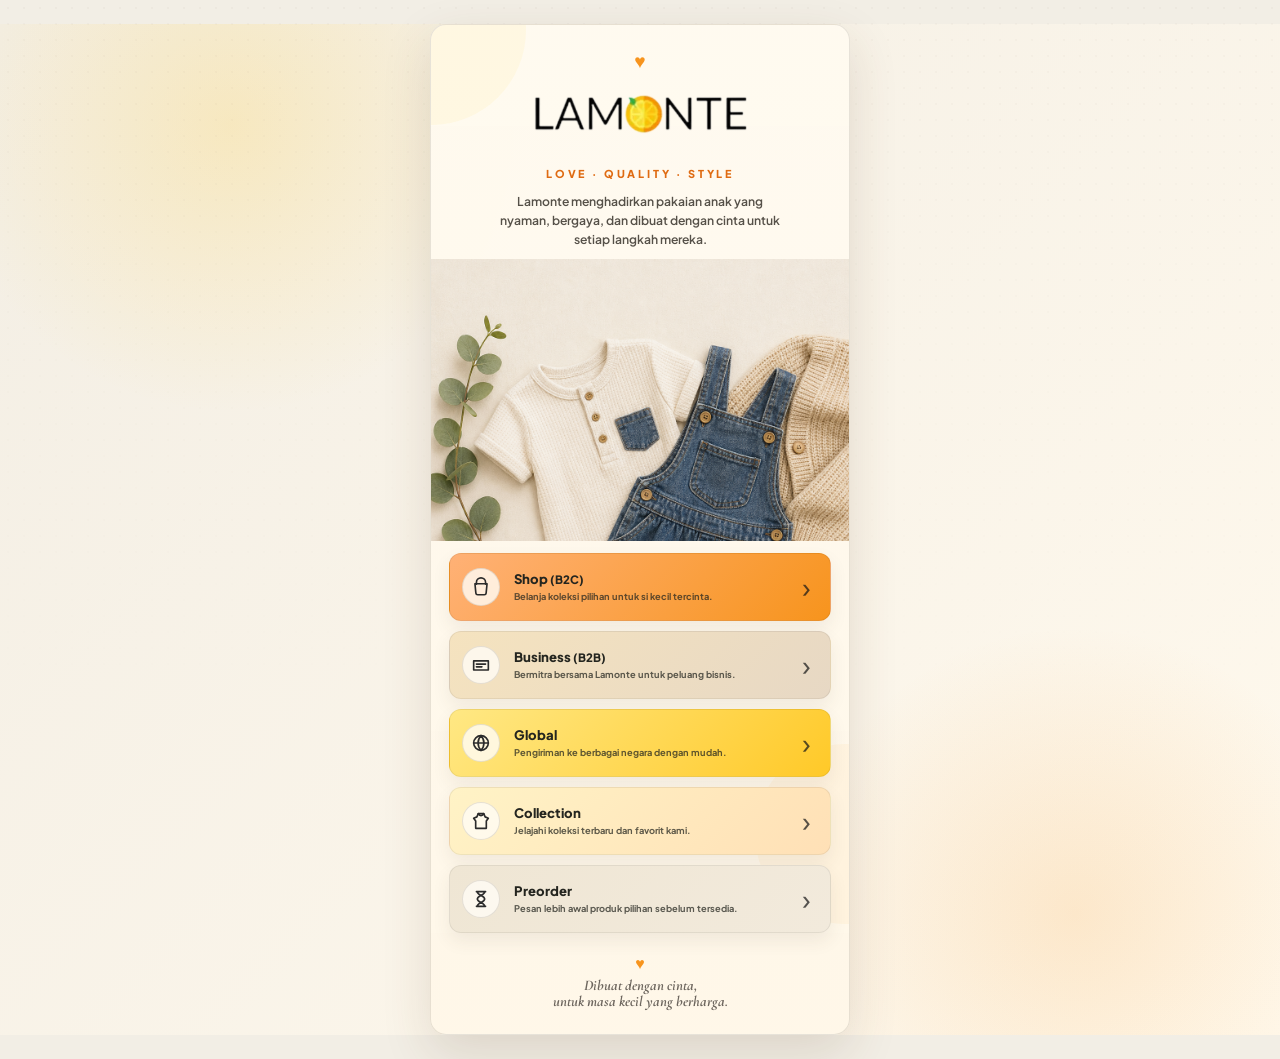
==== index.html @ d471c029 "Initial commit for Linktree web based" ====
<!doctype html>
<html lang="id">
  <head>
    <meta charset="utf-8">
    <meta name="viewport" content="width=device-width, initial-scale=1">
    <meta
      name="description"
      content="Lamonte link hub untuk belanja, bisnis, koleksi, global, dan preorder fashion anak."
    >
    <title>Lamonte | Fashion Anak</title>
    <link rel="preconnect" href="https://fonts.googleapis.com">
    <link rel="preconnect" href="https://fonts.gstatic.com" crossorigin>
    <link
      href="https://fonts.googleapis.com/css2?family=Cormorant+Garamond:wght@600;700&family=Plus+Jakarta+Sans:wght@400;500;600;700;800&display=swap"
      rel="stylesheet"
    >
    <link rel="stylesheet" href="styles.css">
  </head>
  <body>
    <main class="page-card" aria-labelledby="page-title">
      <section class="hero">
        <div class="logo-block">
          <div class="heart" aria-hidden="true">&hearts;</div>
          <h1 id="page-title" class="logo-title">
            <img src="assets/0-3-900x270.webp" alt="LAMONTE">
          </h1>
          <p class="tagline">LOVE &middot; QUALITY &middot; STYLE</p>
          <p class="intro">
            Lamonte menghadirkan pakaian anak yang nyaman, bergaya, dan dibuat
            dengan cinta untuk setiap langkah mereka.
          </p>
        </div>

        <img
          class="hero-image"
          src="assets/lamonte-hero.png"
          alt="Flat lay pakaian anak Lamonte dengan overall denim, atasan rajut, kardigan, daun, dan mainan kayu"
        >
      </section>

      <section class="link-list" aria-label="Navigasi Lamonte">
        <a class="link-card shop" href="shop/">
          <span class="icon" aria-hidden="true">
            <svg viewBox="0 0 24 24" role="img">
              <path d="M7 9V7a5 5 0 0 1 10 0v2" />
              <path d="M5.4 8.5h13.2l-1 10.2a2 2 0 0 1-2 1.8H8.4a2 2 0 0 1-2-1.8L5.4 8.5Z" />
            </svg>
          </span>
          <span class="link-copy">
            <strong>Shop <small>(B2C)</small></strong>
            <em>Belanja koleksi pilihan untuk si kecil tercinta.</em>
          </span>
          <span class="arrow" aria-hidden="true">&rsaquo;</span>
        </a>

        <a class="link-card business" href="https://info.lamonte.id/business">
          <span class="icon" aria-hidden="true">
            <svg viewBox="0 0 24 24" role="img">
              <path d="M4 7.5h16v10H4z" />
              <path d="M7 11h10M7 14h6" />
            </svg>
          </span>
          <span class="link-copy">
            <strong>Business <small>(B2B)</small></strong>
            <em>Bermitra bersama Lamonte untuk peluang bisnis.</em>
          </span>
          <span class="arrow" aria-hidden="true">&rsaquo;</span>
        </a>

        <a class="link-card global" href="https://info.lamonte.id/global">
          <span class="icon" aria-hidden="true">
            <svg viewBox="0 0 24 24" role="img">
              <circle cx="12" cy="12" r="8" />
              <path d="M4 12h16M12 4c2.2 2.3 3.2 5 3.2 8s-1 5.7-3.2 8M12 4c-2.2 2.3-3.2 5-3.2 8s1 5.7 3.2 8" />
            </svg>
          </span>
          <span class="link-copy">
            <strong>Global</strong>
            <em>Pengiriman ke berbagai negara dengan mudah.</em>
          </span>
          <span class="arrow" aria-hidden="true">&rsaquo;</span>
        </a>

        <a class="link-card collection" href="https://info.lamonte.id/collection">
          <span class="icon" aria-hidden="true">
            <svg viewBox="0 0 24 24" role="img">
              <path d="M9 4h6l1.5 3.5L20 9l-2.2 3.1V20H6.2v-7.9L4 9l3.5-1.5L9 4Z" />
              <path d="M9 4c.6 1.4 1.6 2.1 3 2.1S14.4 5.4 15 4" />
            </svg>
          </span>
          <span class="link-copy">
            <strong>Collection</strong>
            <em>Jelajahi koleksi terbaru dan favorit kami.</em>
          </span>
          <span class="arrow" aria-hidden="true">&rsaquo;</span>
        </a>

        <a class="link-card preorder" href="https://info.lamonte.id/preorder">
          <span class="icon" aria-hidden="true">
            <svg viewBox="0 0 24 24" role="img">
              <path d="M7 4h10M7 20h10M8 4c0 4 8 4.2 8 8s-8 4-8 8M16 4c0 4-8 4.2-8 8s8 4 8 8" />
            </svg>
          </span>
          <span class="link-copy">
            <strong>Preorder</strong>
            <em>Pesan lebih awal produk pilihan sebelum tersedia.</em>
          </span>
          <span class="arrow" aria-hidden="true">&rsaquo;</span>
        </a>
      </section>

      <footer class="site-footer">
        <div class="footer-mark" aria-hidden="true">&hearts;</div>
        <p>Dibuat dengan cinta,<br>untuk masa kecil yang berharga.</p>
      </footer>
    </main>
  </body>
</html>
---- styles.css ----
:root {
  --page: #f4f0e7;
  --paper: #fffaf0;
  --ink: #171717;
  --muted: #625d53;
  --orange: #f7941d;
  --deep-orange: #df6b12;
  --yellow: #ffc928;
  --pale-orange: #ffe0b6;
  --pale-yellow: #fff0b8;
  --warm-green: #d9dec4;
  --cream: #f2eadc;
  --sand: #e7d8c4;
  --line: rgba(39, 36, 31, 0.12);
  --shadow: 0 18px 50px rgba(82, 60, 25, 0.14);
}

* {
  box-sizing: border-box;
}

html {
  min-height: 100%;
  background: #f2eee5;
}

body {
  min-height: 100vh;
  margin: 0;
  color: var(--ink);
  font-family: "Plus Jakarta Sans", Arial, sans-serif;
  background:
    radial-gradient(circle at 18% 10%, rgba(255, 201, 40, 0.2), transparent 18rem),
    radial-gradient(circle at 84% 88%, rgba(247, 148, 29, 0.16), transparent 18rem),
    linear-gradient(135deg, #f3eee4 0%, #fff9ed 100%);
}

body::before {
  position: fixed;
  inset: 0;
  pointer-events: none;
  content: "";
  background-image: radial-gradient(circle, rgba(72, 55, 42, 0.06) 1px, transparent 1px);
  background-size: 16px 16px;
  mask-image: linear-gradient(to bottom, rgba(0, 0, 0, 0.44), transparent 80%);
}

a {
  color: inherit;
  text-decoration: none;
}

.page-card {
  position: relative;
  z-index: 1;
  width: min(100% - 18px, 420px);
  min-height: calc(100vh - 16px);
  margin: 8px auto;
  padding: 26px 18px 24px;
  border: 1px solid rgba(63, 51, 41, 0.12);
  border-radius: 16px;
  background:
    linear-gradient(180deg, rgba(255, 250, 240, 0.96), rgba(255, 247, 232, 0.98)),
    repeating-linear-gradient(90deg, rgba(131, 98, 62, 0.035) 0 1px, transparent 1px 6px);
  box-shadow: var(--shadow);
  overflow: hidden;
}

.page-card::before,
.page-card::after {
  position: absolute;
  z-index: -1;
  content: "";
  border-radius: 999px;
  opacity: 0.42;
}

.page-card::before {
  top: -90px;
  left: -95px;
  width: 190px;
  height: 190px;
  background: rgba(255, 201, 40, 0.16);
}

.page-card::after {
  right: -86px;
  bottom: 110px;
  width: 180px;
  height: 180px;
  background: rgba(247, 148, 29, 0.14);
}

.hero {
  text-align: center;
}

.logo-block {
  position: relative;
  z-index: 2;
  max-width: 330px;
  margin: 0 auto;
}

.heart {
  color: var(--orange);
  font-size: 1.2rem;
  line-height: 1;
}

.logo-title {
  margin: 2px 0 0;
  line-height: 0;
}

.logo-title img {
  display: block;
  width: min(100%, 286px);
  height: auto;
  margin: 0 auto;
  object-fit: contain;
}

.tagline {
  margin: 7px 0 0;
  color: var(--deep-orange);
  font-size: 0.68rem;
  font-weight: 800;
  letter-spacing: 0.26em;
}

.intro {
  max-width: 285px;
  margin: 12px auto 0;
  color: #555048;
  font-size: 0.76rem;
  font-weight: 600;
  line-height: 1.55;
}

.hero-image {
  display: block;
  width: calc(100% + 36px);
  max-width: none;
  height: 282px;
  margin: 10px -18px 0;
  object-fit: cover;
  object-position: 50% 56%;
  filter: saturate(0.96) contrast(0.98);
}

.link-list {
  display: grid;
  gap: 10px;
  margin-top: 12px;
}

.link-card {
  display: grid;
  grid-template-columns: 42px 1fr 18px;
  gap: 10px;
  align-items: center;
  min-height: 68px;
  padding: 10px 10px 10px 12px;
  border: 1px solid rgba(48, 43, 38, 0.08);
  border-radius: 12px;
  box-shadow: 0 8px 18px rgba(82, 66, 50, 0.08);
  transition: transform 160ms ease, box-shadow 160ms ease, filter 160ms ease;
}

.link-card:hover,
.link-card:focus-visible {
  box-shadow: 0 11px 22px rgba(82, 66, 50, 0.13);
  filter: saturate(1.03);
  transform: translateY(-2px);
}

.link-card:focus-visible {
  outline: 3px solid rgba(255, 154, 136, 0.48);
  outline-offset: 3px;
}

.shop {
  background: linear-gradient(135deg, #ffb176, var(--orange));
}

.business {
  background: linear-gradient(135deg, #f5e3bf, var(--sand));
}

.global {
  background: linear-gradient(135deg, #ffe884, var(--yellow));
}

.collection {
  background: linear-gradient(135deg, #fff3c6, var(--pale-orange));
}

.preorder {
  background: linear-gradient(135deg, #efe6d4, var(--cream));
}

.icon {
  display: grid;
  width: 38px;
  height: 38px;
  place-items: center;
  border: 1px solid rgba(50, 44, 38, 0.12);
  border-radius: 50%;
  background: rgba(255, 252, 244, 0.82);
}

.icon svg {
  width: 22px;
  height: 22px;
  color: #2b2b2b;
  fill: none;
  stroke: currentColor;
  stroke-linecap: round;
  stroke-linejoin: round;
  stroke-width: 1.8;
}

.link-copy {
  min-width: 0;
}

.link-copy strong {
  display: block;
  color: #24251f;
  font-size: 0.82rem;
  font-weight: 800;
  line-height: 1.15;
}

.link-copy small {
  font-size: 0.72rem;
  font-weight: 800;
}

.link-copy em {
  display: block;
  margin-top: 4px;
  color: rgba(38, 39, 33, 0.74);
  font-size: 0.58rem;
  font-style: normal;
  font-weight: 700;
  line-height: 1.35;
}

.arrow {
  color: rgba(23, 23, 23, 0.72);
  font-size: 1.8rem;
  font-weight: 400;
  line-height: 1;
}

.site-footer {
  padding-top: 22px;
  text-align: center;
}

.footer-mark {
  color: var(--orange);
  font-size: 1rem;
  font-weight: 800;
  line-height: 1;
  letter-spacing: 0;
}

.site-footer p {
  margin: 6px 0 0;
  color: #6d665e;
  font-family: "Cormorant Garamond", Georgia, serif;
  font-size: 0.92rem;
  font-weight: 700;
  font-style: italic;
  line-height: 1.12;
}

.shop-card {
  padding-top: 18px;
}

.back-link {
  display: inline-flex;
  align-items: center;
  min-height: 32px;
  margin-bottom: 12px;
  color: var(--muted);
  font-size: 0.74rem;
  font-weight: 800;
}

.shop-hero {
  text-align: center;
}

.shop-logo {
  display: block;
  width: min(100%, 252px);
  height: auto;
  margin: 0 auto;
}

.shop-hero h1 {
  max-width: 330px;
  margin: 16px auto 0;
  color: var(--ink);
  font-family: "Cormorant Garamond", Georgia, serif;
  font-size: clamp(2.1rem, 10vw, 2.75rem);
  font-weight: 700;
  line-height: 0.98;
}

.shop-hero p {
  max-width: 318px;
  margin: 12px auto 0;
  color: var(--muted);
  font-size: 0.82rem;
  font-weight: 650;
  line-height: 1.55;
}

.shop-section {
  margin-top: 20px;
}

.section-heading {
  display: flex;
  gap: 12px;
  align-items: end;
  justify-content: space-between;
  margin-bottom: 10px;
}

.section-heading h2 {
  margin: 0;
  color: var(--ink);
  font-size: 1rem;
  font-weight: 900;
  line-height: 1.2;
}

.section-heading span,
.mini-label {
  color: var(--deep-orange);
  font-size: 0.62rem;
  font-weight: 900;
  letter-spacing: 0.12em;
  text-transform: uppercase;
}

.product-grid {
  display: grid;
  grid-template-columns: repeat(2, minmax(0, 1fr));
  gap: 10px;
}

.product-card {
  min-width: 0;
  padding: 10px;
  border: 1px solid rgba(48, 43, 38, 0.08);
  border-radius: 14px;
  background: rgba(255, 255, 255, 0.58);
  box-shadow: 0 8px 18px rgba(82, 66, 50, 0.07);
}

.product-thumb {
  display: block;
  width: 100%;
  height: 140px;
  border-radius: 11px;
  object-fit: cover;
  background: rgba(0, 0, 0, 0.04);
}

.product-card strong {
  display: block;
  margin-top: 8px;
  color: var(--ink);
  font-size: 0.78rem;
  font-weight: 900;
}

.product-card span {
  display: block;
  margin-top: 3px;
  color: var(--muted);
  font-size: 0.62rem;
  font-weight: 750;
}

.shopping-story {
  position: relative;
  display: grid;
  grid-template-columns: 1fr 150px;
  gap: 12px;
  align-items: center;
  margin-top: 12px;
  padding: 15px;
  border: 1px solid rgba(48, 43, 38, 0.08);
  border-radius: 16px;
  background: linear-gradient(135deg, #ffb176, var(--orange));
  box-shadow: 0 10px 22px rgba(82, 66, 50, 0.11);
  overflow: hidden;
}

.shopping-story::after {
  position: absolute;
  right: -42px;
  bottom: -58px;
  width: 150px;
  height: 150px;
  border-radius: 50%;
  content: "";
  background: rgba(255, 255, 255, 0.2);
}

.shopping-copy {
  position: relative;
  z-index: 1;
}

.shopping-copy .mini-label {
  color: rgba(23, 23, 23, 0.68);
}

.shopping-copy h2 {
  margin: 6px 0 0;
  color: var(--ink);
  font-size: 1.12rem;
  font-weight: 900;
  line-height: 1.18;
}

.shopping-copy p:not(.mini-label) {
  margin: 7px 0 0;
  color: rgba(23, 23, 23, 0.72);
  font-size: 0.68rem;
  font-weight: 750;
  line-height: 1.45;
}

.shopping-illustration {
  position: relative;
  z-index: 1;
  align-self: end;
  width: 180px;
  height: 240px;
  margin-top: -30px;
  margin-bottom: -15px;
  margin-left: -10px;
  margin-right: 0;
  object-fit: contain;
  object-position: left bottom;
  filter: drop-shadow(0 12px 14px rgba(82, 66, 50, 0.18));
}

.shop-now-button {
  display: inline-flex;
  align-items: center;
  justify-content: center;
  min-height: 42px;
  min-width: 152px;
  margin-top: 12px;
  padding: 0 18px;
  border-radius: 999px;
  color: #fff;
  font-size: 0.78rem;
  font-weight: 900;
  background: var(--ink);
  transition: transform 160ms ease, box-shadow 160ms ease, filter 160ms ease;
}

.shop-now-button:hover,
.shop-now-button:focus-visible {
  box-shadow: 0 10px 18px rgba(82, 66, 50, 0.18);
  filter: saturate(1.04);
  transform: translateY(-2px);
}

.shop-now-button:focus-visible {
  outline: 3px solid rgba(255, 154, 136, 0.48);
  outline-offset: 3px;
}

.cta-panel,
.promo-card,
.reseller-card,
.wa-card {
  margin-top: 12px;
  border: 1px solid rgba(48, 43, 38, 0.08);
  border-radius: 16px;
  box-shadow: 0 10px 22px rgba(82, 66, 50, 0.09);
}

.cta-panel {
  display: grid;
  grid-template-columns: 46px 1fr;
  gap: 10px;
  align-items: center;
  padding: 14px;
  background: linear-gradient(135deg, #ffb176, var(--orange));
}

.panel-icon {
  display: grid;
  width: 42px;
  height: 42px;
  place-items: center;
  border-radius: 50%;
  background: rgba(255, 252, 244, 0.82);
}

.panel-icon svg {
  width: 23px;
  height: 23px;
  fill: none;
  stroke: var(--ink);
  stroke-linecap: round;
  stroke-linejoin: round;
  stroke-width: 1.9;
}

.cta-panel h2,
.promo-card h2,
.reseller-card h2,
.wa-card h2 {
  margin: 0;
  color: var(--ink);
  font-size: 1rem;
  font-weight: 900;
  line-height: 1.2;
}

.cta-panel p,
.promo-card p,
.reseller-card p,
.wa-card p {
  margin: 5px 0 0;
  color: rgba(23, 23, 23, 0.72);
  font-size: 0.68rem;
  font-weight: 750;
  line-height: 1.45;
}

.primary-button,
.text-button,
.wa-button {
  display: inline-flex;
  align-items: center;
  justify-content: center;
  min-height: 42px;
  border-radius: 999px;
  font-size: 0.76rem;
  font-weight: 900;
}

.primary-button {
  grid-column: 1 / -1;
  color: #fff;
  background: var(--ink);
}

.promo-card,
.reseller-card,
.wa-card {
  padding: 15px;
}

.promo-card {
  display: grid;
  grid-template-columns: 1fr 120px;
  gap: 12px;
  align-items: center;
  background:
    radial-gradient(circle at 90% 12%, rgba(255, 255, 255, 0.44), transparent 55px),
    linear-gradient(135deg, #ffe884, var(--yellow));
  overflow: hidden;
  position: relative;
}

.reseller-card {
  display: grid;
  grid-template-columns: 1fr 120px;
  gap: 12px;
  align-items: center;
  background: linear-gradient(135deg, #fff3c6, var(--pale-orange));
  overflow: hidden;
  position: relative;
}

.card-copy {
  display: flex;
  flex-direction: column;
  align-items: flex-start;
  gap: 0;
  position: relative;
  z-index: 1;
}

.card-illustration {
  position: relative;
  z-index: 1;
  align-self: end;
  width: 140px;
  height: 140px;
  margin-top: -15px;
  margin-bottom: -15px;
  margin-right: -15px;
  object-fit: contain;
  object-position: right bottom;
  filter: drop-shadow(0 10px 12px rgba(82, 66, 50, 0.14));
}

.text-button {
  width: fit-content;
  min-width: 122px;
  padding: 0 16px;
  color: var(--ink);
  background: rgba(255, 252, 244, 0.78);
  margin-top: 8px;
}

.text-button.dark {
  color: #fff;
  background: var(--ink);
}

.wa-card {
  text-align: center;
  background: linear-gradient(135deg, #efe6d4, var(--cream));
}

.wa-button {
  width: 100%;
  margin-top: 12px;
  color: #fff;
  background: #198754;
}

@media (min-width: 760px) {
  .page-card {
    margin-block: 24px;
  }
}

@media (max-width: 380px) {
  .page-card {
    width: min(100% - 8px, 420px);
    margin: 4px auto;
    padding-inline: 12px;
  }

  .hero-image {
    width: calc(100% + 24px);
    height: 252px;
    margin-inline: -12px;
  }

  .logo-title img {
    width: min(100%, 258px);
  }

  .link-card {
    grid-template-columns: 38px 1fr 16px;
    gap: 8px;
  }

  .product-thumb {
    height: 84px;
  }

  .shopping-story {
    grid-template-columns: 1fr;
  }

  .shopping-illustration {
    justify-self: center;
    width: min(100%, 280px);
    height: 280px;
    margin: 4px auto -15px;
    object-position: center bottom;
  }
}

@media (prefers-reduced-motion: reduce) {
  *,
  *::before,
  *::after {
    scroll-behavior: auto !important;
    transition: none !important;
  }
}
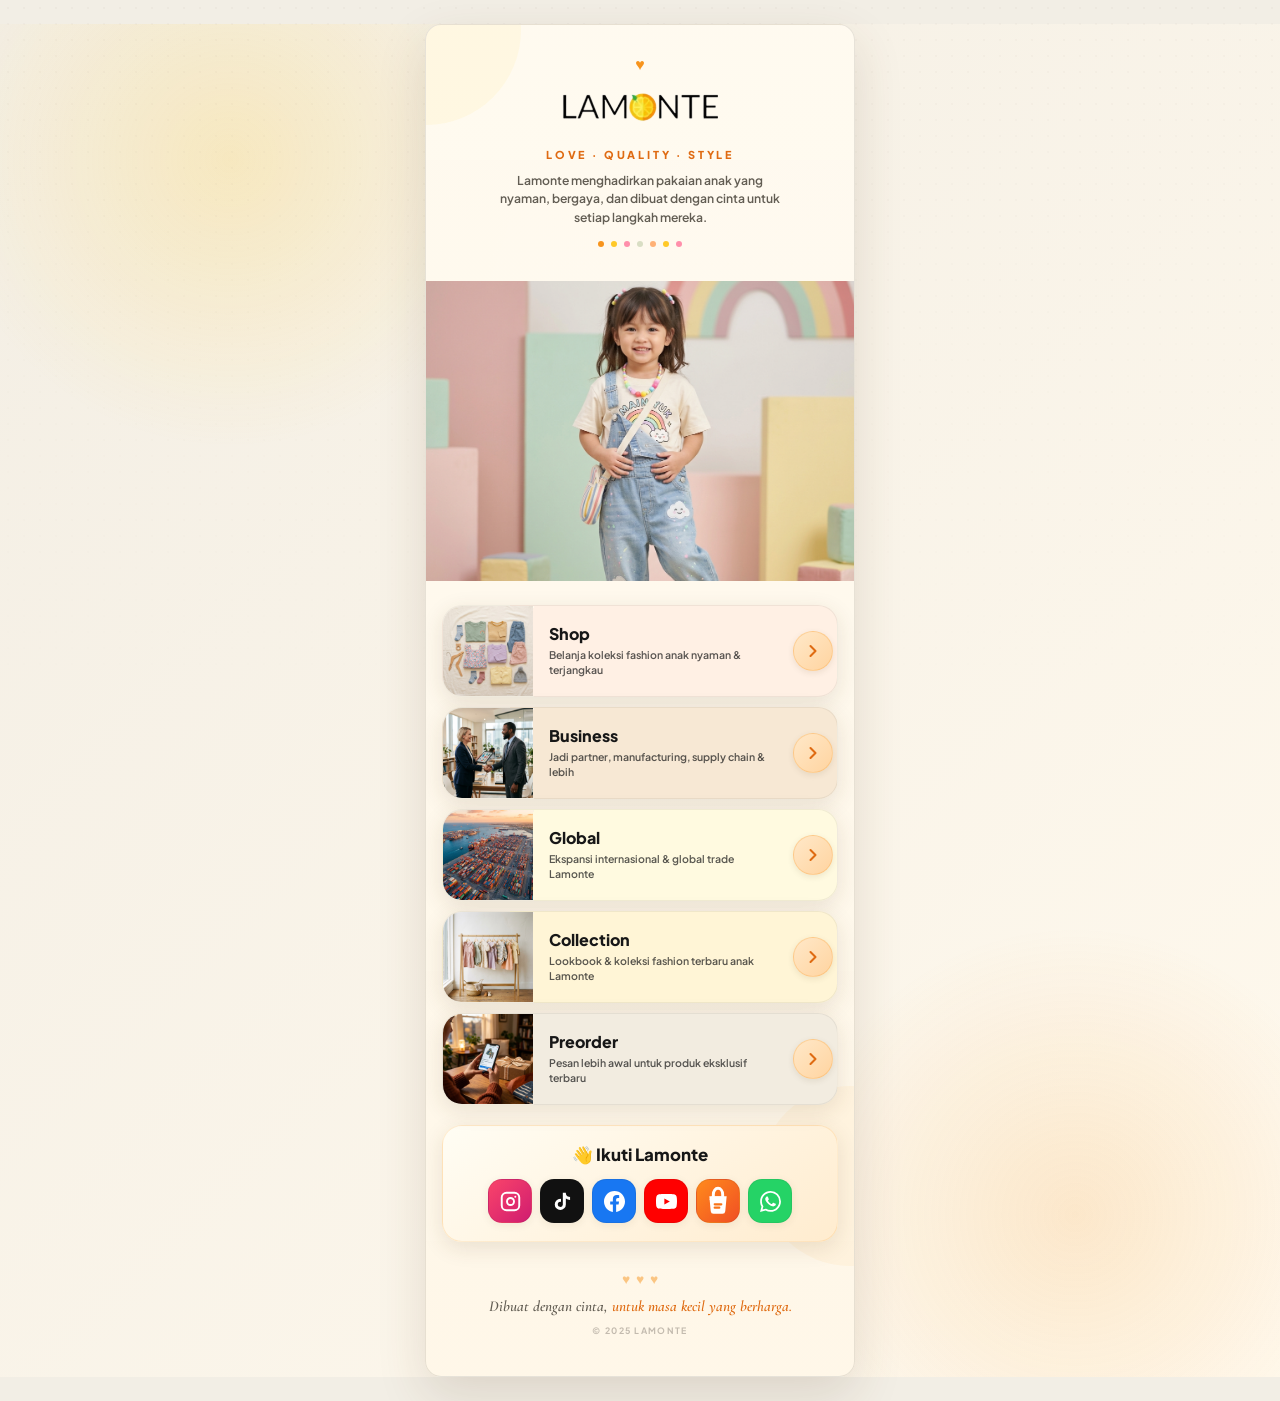
==== commit 8b79541b: "Update Lamonte link hub pages" ====
--- a/index.html
+++ b/index.html
@@ -1,117 +1,288 @@
 <!doctype html>
 <html lang="id">
   <head>
-    <meta charset="utf-8">
-    <meta name="viewport" content="width=device-width, initial-scale=1">
+    <meta charset="utf-8" />
+    <meta name="viewport" content="width=device-width, initial-scale=1" />
     <meta
       name="description"
-      content="Lamonte link hub untuk belanja, bisnis, koleksi, global, dan preorder fashion anak."
-    >
-    <title>Lamonte | Fashion Anak</title>
-    <link rel="preconnect" href="https://fonts.googleapis.com">
-    <link rel="preconnect" href="https://fonts.gstatic.com" crossorigin>
+      content="Lamonte – fashion anak, partnership, manufacturing, dan supply chain dalam satu ekosistem terbaik Indonesia."
+    />
+    <title>Lamonte | Fashion Anak Indonesia</title>
+    <link rel="preconnect" href="https://fonts.googleapis.com" />
+    <link rel="preconnect" href="https://fonts.gstatic.com" crossorigin />
     <link
-      href="https://fonts.googleapis.com/css2?family=Cormorant+Garamond:wght@600;700&family=Plus+Jakarta+Sans:wght@400;500;600;700;800&display=swap"
+      href="https://fonts.googleapis.com/css2?family=Plus+Jakarta+Sans:wght@400;500;600;700;800&family=Cormorant+Garamond:ital,wght@1,600&display=swap"
       rel="stylesheet"
-    >
-    <link rel="stylesheet" href="styles.css">
+    />
+    <link rel="stylesheet" href="home.css?v=7" />
   </head>
   <body>
-    <main class="page-card" aria-labelledby="page-title">
-      <section class="hero">
-        <div class="logo-block">
-          <div class="heart" aria-hidden="true">&hearts;</div>
-          <h1 id="page-title" class="logo-title">
-            <img src="assets/0-3-900x270.webp" alt="LAMONTE">
-          </h1>
-          <p class="tagline">LOVE &middot; QUALITY &middot; STYLE</p>
-          <p class="intro">
-            Lamonte menghadirkan pakaian anak yang nyaman, bergaya, dan dibuat
-            dengan cinta untuk setiap langkah mereka.
-          </p>
+    <main class="shell">
+      <!-- ═══ HEADER ═══ -->
+      <header class="hdr">
+        <span class="hdr-heart" aria-hidden="true">♥</span>
+        <img src="assets/0-3-900x270.webp" alt="Lamonte" class="logo-img" />
+        <p class="tagline">LOVE &middot; QUALITY &middot; STYLE</p>
+        <p class="intro">
+          Lamonte menghadirkan pakaian anak yang nyaman, bergaya, dan dibuat
+          dengan cinta untuk setiap langkah mereka.
+        </p>
+        <div class="dot-strip" aria-hidden="true">
+          <i></i><i></i><i></i><i></i><i></i><i></i><i></i>
         </div>
-
+      </header>
+
+      <!-- ═══ HERO ═══ -->
+      <section class="hero" aria-labelledby="hero-title">
         <img
           class="hero-image"
-          src="assets/lamonte-hero.png"
-          alt="Flat lay pakaian anak Lamonte dengan overall denim, atasan rajut, kardigan, daun, dan mainan kayu"
-        >
+          src="assets/kid-fashion-hero.png"
+          alt="Ilustrasi anak dengan fashion Lamonte"
+          onerror="this.src = 'assets/kids-hero.png'"
+        />
       </section>
 
-      <section class="link-list" aria-label="Navigasi Lamonte">
-        <a class="link-card shop" href="shop/">
-          <span class="icon" aria-hidden="true">
-            <svg viewBox="0 0 24 24" role="img">
-              <path d="M7 9V7a5 5 0 0 1 10 0v2" />
-              <path d="M5.4 8.5h13.2l-1 10.2a2 2 0 0 1-2 1.8H8.4a2 2 0 0 1-2-1.8L5.4 8.5Z" />
-            </svg>
-          </span>
-          <span class="link-copy">
-            <strong>Shop <small>(B2C)</small></strong>
-            <em>Belanja koleksi pilihan untuk si kecil tercinta.</em>
-          </span>
-          <span class="arrow" aria-hidden="true">&rsaquo;</span>
-        </a>
-
-        <a class="link-card business" href="https://info.lamonte.id/business">
-          <span class="icon" aria-hidden="true">
-            <svg viewBox="0 0 24 24" role="img">
-              <path d="M4 7.5h16v10H4z" />
-              <path d="M7 11h10M7 14h6" />
-            </svg>
-          </span>
-          <span class="link-copy">
-            <strong>Business <small>(B2B)</small></strong>
-            <em>Bermitra bersama Lamonte untuk peluang bisnis.</em>
-          </span>
-          <span class="arrow" aria-hidden="true">&rsaquo;</span>
-        </a>
-
-        <a class="link-card global" href="https://info.lamonte.id/global">
-          <span class="icon" aria-hidden="true">
-            <svg viewBox="0 0 24 24" role="img">
-              <circle cx="12" cy="12" r="8" />
-              <path d="M4 12h16M12 4c2.2 2.3 3.2 5 3.2 8s-1 5.7-3.2 8M12 4c-2.2 2.3-3.2 5-3.2 8s1 5.7 3.2 8" />
-            </svg>
-          </span>
-          <span class="link-copy">
-            <strong>Global</strong>
-            <em>Pengiriman ke berbagai negara dengan mudah.</em>
-          </span>
-          <span class="arrow" aria-hidden="true">&rsaquo;</span>
-        </a>
-
-        <a class="link-card collection" href="https://info.lamonte.id/collection">
-          <span class="icon" aria-hidden="true">
-            <svg viewBox="0 0 24 24" role="img">
-              <path d="M9 4h6l1.5 3.5L20 9l-2.2 3.1V20H6.2v-7.9L4 9l3.5-1.5L9 4Z" />
-              <path d="M9 4c.6 1.4 1.6 2.1 3 2.1S14.4 5.4 15 4" />
-            </svg>
-          </span>
-          <span class="link-copy">
-            <strong>Collection</strong>
-            <em>Jelajahi koleksi terbaru dan favorit kami.</em>
-          </span>
-          <span class="arrow" aria-hidden="true">&rsaquo;</span>
-        </a>
-
-        <a class="link-card preorder" href="https://info.lamonte.id/preorder">
-          <span class="icon" aria-hidden="true">
-            <svg viewBox="0 0 24 24" role="img">
-              <path d="M7 4h10M7 20h10M8 4c0 4 8 4.2 8 8s-8 4-8 8M16 4c0 4-8 4.2-8 8s8 4 8 8" />
-            </svg>
-          </span>
-          <span class="link-copy">
-            <strong>Preorder</strong>
-            <em>Pesan lebih awal produk pilihan sebelum tersedia.</em>
-          </span>
-          <span class="arrow" aria-hidden="true">&rsaquo;</span>
+      <!-- ═══ NAVIGATION CARDS ═══ -->
+      <section class="nav-cards" aria-label="Navigasi Lamonte">
+        <!-- 1 — Shop -->
+        <a href="shop/" class="nav-card" id="nav-shop">
+          <div class="nav-card-photo">
+            <img
+              src="assets/nav-shop.png"
+              alt="Belanja produk fashion anak Lamonte"
+            />
+          </div>
+          <div class="nav-card-info">
+            <h2>Shop</h2>
+            <p>Belanja koleksi fashion anak nyaman & terjangkau</p>
+          </div>
+          <span class="nav-arrow" aria-hidden="true"
+            ><svg
+              viewBox="0 0 24 24"
+              fill="none"
+              stroke="currentColor"
+              stroke-width="2.5"
+              stroke-linecap="round"
+              stroke-linejoin="round"
+            >
+              <path d="M9 18l6-6-6-6" /></svg
+          ></span>
+        </a>
+
+        <!-- 2 — Business -->
+        <a href="business/" class="nav-card" id="nav-business">
+          <div class="nav-card-photo">
+            <img
+              src="assets/nav-business.png"
+              alt="Partnership dan bisnis bersama Lamonte"
+            />
+          </div>
+          <div class="nav-card-info">
+            <h2>Business</h2>
+            <p>Jadi partner, manufacturing, supply chain & lebih</p>
+          </div>
+          <span class="nav-arrow" aria-hidden="true"
+            ><svg
+              viewBox="0 0 24 24"
+              fill="none"
+              stroke="currentColor"
+              stroke-width="2.5"
+              stroke-linecap="round"
+              stroke-linejoin="round"
+            >
+              <path d="M9 18l6-6-6-6" /></svg
+          ></span>
+        </a>
+
+        <!-- 3 — Global -->
+        <a href="global/" class="nav-card" id="nav-global">
+          <div class="nav-card-photo">
+            <img
+              src="assets/nav-global.png"
+              alt="Lamonte global trade dan ekspor"
+            />
+          </div>
+          <div class="nav-card-info">
+            <h2>Global</h2>
+            <p>Ekspansi internasional & global trade Lamonte</p>
+          </div>
+          <span class="nav-arrow" aria-hidden="true"
+            ><svg
+              viewBox="0 0 24 24"
+              fill="none"
+              stroke="currentColor"
+              stroke-width="2.5"
+              stroke-linecap="round"
+              stroke-linejoin="round"
+            >
+              <path d="M9 18l6-6-6-6" /></svg
+          ></span>
+        </a>
+
+        <!-- 4 — Collection -->
+        <a href="collection/" class="nav-card" id="nav-collection">
+          <div class="nav-card-photo">
+            <img
+              src="assets/nav-collection.png"
+              alt="Koleksi fashion terbaru anak-anak"
+            />
+          </div>
+          <div class="nav-card-info">
+            <h2>Collection</h2>
+            <p>Lookbook & koleksi fashion terbaru anak Lamonte</p>
+          </div>
+          <span class="nav-arrow" aria-hidden="true"
+            ><svg
+              viewBox="0 0 24 24"
+              fill="none"
+              stroke="currentColor"
+              stroke-width="2.5"
+              stroke-linecap="round"
+              stroke-linejoin="round"
+            >
+              <path d="M9 18l6-6-6-6" /></svg
+          ></span>
+        </a>
+
+        <!-- 5 — Preorder -->
+        <a href="preorder/" class="nav-card" id="nav-preorder">
+          <div class="nav-card-photo">
+            <img
+              src="assets/nav-preorder.png"
+              alt="Preorder produk terbaru Lamonte"
+            />
+          </div>
+          <div class="nav-card-info">
+            <h2>Preorder</h2>
+            <p>Pesan lebih awal untuk produk eksklusif terbaru</p>
+          </div>
+          <span class="nav-arrow" aria-hidden="true"
+            ><svg
+              viewBox="0 0 24 24"
+              fill="none"
+              stroke="currentColor"
+              stroke-width="2.5"
+              stroke-linecap="round"
+              stroke-linejoin="round"
+            >
+              <path d="M9 18l6-6-6-6" /></svg
+          ></span>
         </a>
       </section>
 
-      <footer class="site-footer">
-        <div class="footer-mark" aria-hidden="true">&hearts;</div>
-        <p>Dibuat dengan cinta,<br>untuk masa kecil yang berharga.</p>
+      <!-- ═══ SOCIAL ═══ -->
+      <section class="social" aria-label="Ikuti Lamonte">
+        <h2 class="social-title">👋 Ikuti Lamonte</h2>
+        <div class="social-row">
+          <a
+            href="https://instagram.com/lamonte.id"
+            class="soc soc-ig"
+            id="soc-ig"
+            target="_blank"
+            rel="noopener"
+            aria-label="Instagram"
+          >
+            <svg
+              viewBox="0 0 24 24"
+              fill="none"
+              stroke="currentColor"
+              stroke-width="2.2"
+              stroke-linecap="round"
+              stroke-linejoin="round"
+            >
+              <rect x="2" y="2" width="20" height="20" rx="5.5" />
+              <circle cx="12" cy="12" r="4" />
+              <circle
+                cx="17.5"
+                cy="6.5"
+                r="1.1"
+                fill="currentColor"
+                stroke="none"
+              />
+            </svg>
+          </a>
+          <a
+            href="https://tiktok.com/@lamonte.id"
+            class="soc soc-tt"
+            id="soc-tt"
+            target="_blank"
+            rel="noopener"
+            aria-label="TikTok"
+          >
+            <svg viewBox="0 0 24 24" fill="currentColor">
+              <path
+                d="M19.59 6.69a4.83 4.83 0 0 1-3.77-4.25V2h-3.45v13.67a2.89 2.89 0 0 1-2.88 2.5 2.89 2.89 0 0 1-2.89-2.89 2.89 2.89 0 0 1 2.89-2.89c.28 0 .54.04.79.1V9.01a6.3 6.3 0 0 0-.79-.05 6.34 6.34 0 0 0-6.34 6.34 6.34 6.34 0 0 0 6.34 6.34 6.34 6.34 0 0 0 6.34-6.34V8.69a8.22 8.22 0 0 0 4.82 1.55V6.78a4.85 4.85 0 0 1-1.06-.09z"
+              />
+            </svg>
+          </a>
+          <a
+            href="https://facebook.com/lamonte.id"
+            class="soc soc-fb"
+            id="soc-fb"
+            target="_blank"
+            rel="noopener"
+            aria-label="Facebook"
+          >
+            <svg viewBox="0 0 24 24" fill="currentColor">
+              <path
+                d="M24 12.073C24 5.405 18.627 0 12 0S0 5.405 0 12.073c0 6.027 4.388 11.024 10.125 11.927v-8.437H7.078v-3.49h3.047V9.41c0-3.025 1.791-4.697 4.533-4.697 1.312 0 2.686.236 2.686.236v2.97h-1.514c-1.491 0-1.956.93-1.956 1.885v2.27h3.328l-.532 3.49h-2.796v8.437C19.612 23.097 24 18.1 24 12.073z"
+              />
+            </svg>
+          </a>
+          <a
+            href="https://youtube.com/@lamonte.id"
+            class="soc soc-yt"
+            id="soc-yt"
+            target="_blank"
+            rel="noopener"
+            aria-label="YouTube"
+          >
+            <svg viewBox="0 0 24 24" fill="currentColor">
+              <path
+                d="M23.498 6.186a3.016 3.016 0 0 0-2.122-2.136C19.505 3.545 12 3.545 12 3.545s-7.505 0-9.377.505A3.017 3.017 0 0 0 .502 6.186C0 8.07 0 12 0 12s0 3.93.502 5.814a3.016 3.016 0 0 0 2.122 2.136c1.871.505 9.376.505 9.376.505s7.505 0 9.377-.505a3.015 3.015 0 0 0 2.122-2.136C24 15.93 24 12 24 12s0-3.93-.502-5.814zM9.545 15.568V8.432L15.818 12l-6.273 3.568z"
+              />
+            </svg>
+          </a>
+          <a
+            href="https://shopee.co.id/lamonte"
+            class="soc soc-mp"
+            id="soc-mp"
+            target="_blank"
+            rel="noopener"
+            aria-label="Marketplace"
+          >
+            <svg class="marketplace-icon" viewBox="0 0 48 48" aria-hidden="true">
+              <path d="M11 17h26l-2.1 22.2A4.2 4.2 0 0 1 30.7 43H17.3a4.2 4.2 0 0 1-4.2-3.8L11 17Z" fill="currentColor" />
+              <path d="M17 17v-2.8C17 9.1 20.1 5 24 5s7 4.1 7 9.2V17" fill="none" stroke="currentColor" stroke-width="4.4" stroke-linecap="round" />
+              <path d="M14.2 17h19.6l-3.2 5.2H11L14.2 17Z" fill="currentColor" opacity=".78" />
+              <path d="M19 29h10" stroke="#f97316" stroke-width="3.2" stroke-linecap="round" />
+              <path d="M19 34h7" stroke="#f97316" stroke-width="3.2" stroke-linecap="round" />
+            </svg>
+          </a>
+          <a
+            href="https://wa.me/6281234567890"
+            class="soc soc-wa"
+            id="soc-wa"
+            target="_blank"
+            rel="noopener"
+            aria-label="WhatsApp"
+          >
+            <svg viewBox="0 0 24 24" fill="currentColor">
+              <path
+                d="M17.472 14.382c-.297-.149-1.758-.867-2.03-.967-.273-.099-.471-.148-.67.15-.197.297-.767.966-.94 1.164-.173.199-.347.223-.644.075-.297-.15-1.255-.463-2.39-1.475-.883-.788-1.48-1.761-1.653-2.059-.173-.297-.018-.458.13-.606.134-.133.298-.347.446-.52.149-.174.198-.298.298-.497.099-.198.05-.371-.025-.52-.075-.149-.669-1.612-.916-2.207-.242-.579-.487-.5-.669-.51-.173-.008-.371-.01-.57-.01-.198 0-.52.074-.792.372-.272.297-1.04 1.016-1.04 2.479 0 1.462 1.065 2.875 1.213 3.074.149.198 2.096 3.2 5.077 4.487.709.306 1.262.489 1.694.625.712.227 1.36.195 1.871.118.571-.085 1.758-.719 2.006-1.413.248-.694.248-1.289.173-1.413-.074-.124-.272-.198-.57-.347m-5.421 7.403h-.004a9.87 9.87 0 0 1-5.031-1.378l-.361-.214-3.741.982.998-3.648-.235-.374a9.86 9.86 0 0 1-1.51-5.26c.001-5.45 4.436-9.884 9.888-9.884 2.64 0 5.122 1.03 6.988 2.898a9.825 9.825 0 0 1 2.893 6.994c-.003 5.45-4.437 9.884-9.885 9.884m8.413-18.297A11.815 11.815 0 0 0 12.05 0C5.495 0 .16 5.335.157 11.892c0 2.096.547 4.142 1.588 5.945L.057 24l6.305-1.654a11.882 11.882 0 0 0 5.683 1.448h.005c6.554 0 11.89-5.335 11.893-11.893a11.821 11.821 0 0 0-3.48-8.413z"
+              />
+            </svg>
+          </a>
+        </div>
+      </section>
+
+      <!-- ═══ FOOTER ═══ -->
+      <footer class="footer">
+        <p class="footer-hearts" aria-hidden="true">♥ &nbsp; ♥ &nbsp; ♥</p>
+        <p class="footer-quote">
+          Dibuat dengan cinta, <em>untuk masa kecil yang berharga.</em>
+        </p>
+        <p class="footer-copy">© 2025 Lamonte</p>
       </footer>
     </main>
   </body>
--- a/home.css
+++ b/home.css
@@ -0,0 +1,411 @@
+/* ================================================================
+   LAMONTE HOME  ·  Clean, Elegant Mobile Layout
+   Fonts: Plus Jakarta Sans (headings & body) · Cormorant (serif)
+   ================================================================ */
+
+:root {
+  --orange:      #f7941d;
+  --orange-d:    #df6b12;
+  --orange-l:    #ffb176;
+  --yellow:      #ffc928;
+  --yellow-l:    #fff0b8;
+  --yellow-m:    #ffe884;
+  --cream:       #f2eadc;
+  --sand:        #e7d8c4;
+  --warm-green:  #d9dec4;
+  --green-d:     #3a6b28;
+  --ink:         #171717;
+  --ink-72:      rgba(23,23,23,.72);
+  --muted:       #625d53;
+  --r:           20px;
+  --pill:        999px;
+  --head:        'Plus Jakarta Sans', Arial, sans-serif;
+  --body:        'Plus Jakarta Sans', Arial, sans-serif;
+  --serif:       'Cormorant Garamond', Georgia, serif;
+  --sh-s:        0 2px 8px rgba(82,60,25,.08);
+  --sh-m:        0 6px 22px rgba(82,60,25,.12);
+  --sh-l:        0 18px 50px rgba(82,60,25,.14);
+}
+
+/* RESET */
+*, *::before, *::after { box-sizing: border-box; margin: 0; padding: 0; }
+a { color: inherit; text-decoration: none; }
+img { display: block; max-width: 100%; }
+
+/* PAGE */
+html { min-height: 100%; background: #f2eee5; }
+body {
+  min-height: 100vh;
+  font-family: var(--body);
+  color: var(--ink);
+  background:
+    radial-gradient(circle at 18% 10%, rgba(255,201,40,.20), transparent 18rem),
+    radial-gradient(circle at 84% 88%, rgba(247,148,29,.16), transparent 18rem),
+    linear-gradient(135deg, #f3eee4 0%, #fff9ed 100%);
+  -webkit-font-smoothing: antialiased;
+}
+body::before {
+  position: fixed;
+  inset: 0;
+  pointer-events: none;
+  content: "";
+  background-image: radial-gradient(circle, rgba(72,55,42,.06) 1px, transparent 1px);
+  background-size: 16px 16px;
+  mask-image: linear-gradient(to bottom, rgba(0,0,0,.44), transparent 80%);
+}
+
+/* SHELL */
+.shell {
+  position: relative;
+  z-index: 1;
+  width: min(100% - 18px, 430px);
+  min-height: calc(100vh - 16px);
+  margin: 8px auto;
+  padding: 0 0 40px;
+  border-radius: 16px;
+  background:
+    linear-gradient(180deg, rgba(255,250,240,.96), rgba(255,247,232,.98)),
+    repeating-linear-gradient(90deg, rgba(131,98,62,.035) 0 1px, transparent 1px 6px);
+  border: 1px solid rgba(63,51,41,.12);
+  box-shadow: var(--sh-l);
+  overflow: hidden;
+}
+.shell::before,
+.shell::after {
+  position: absolute;
+  z-index: -1;
+  content: "";
+  border-radius: 999px;
+  opacity: 0.42;
+}
+.shell::before {
+  top: -90px;
+  left: -95px;
+  width: 190px;
+  height: 190px;
+  background: rgba(255,201,40,.16);
+}
+.shell::after {
+  right: -86px;
+  bottom: 110px;
+  width: 180px;
+  height: 180px;
+  background: rgba(247,148,29,.14);
+}
+
+/* ═══════════════ HEADER ═══════════════ */
+.hdr {
+  display: flex;
+  flex-direction: column;
+  align-items: center;
+  padding: 28px 20px 0;
+}
+.hdr-heart {
+  color: var(--orange);
+  font-size: 1rem;
+  animation: heartbeat 2.8s ease-in-out infinite;
+}
+@keyframes heartbeat {
+  0%,56%,100% { transform: scale(1); }
+  14%  { transform: scale(1.30); }
+  28%  { transform: scale(1.08); }
+  42%  { transform: scale(1.20); }
+}
+.logo-img { width: min(100%, 210px); height: auto; margin-top: 2px; }
+
+.tagline {
+  margin: 7px 0 0;
+  color: var(--orange-d);
+  font-size: 0.68rem;
+  font-weight: 800;
+  letter-spacing: 0.26em;
+  text-transform: uppercase;
+}
+.intro {
+  max-width: 285px;
+  margin: 10px auto 0;
+  color: var(--muted);
+  font-size: 0.76rem;
+  font-weight: 600;
+  line-height: 1.55;
+  text-align: center;
+}
+
+/* dot strip */
+.dot-strip { display: flex; gap: 7px; margin-top: 14px; }
+.dot-strip i {
+  display: block; width: 6px; height: 6px; border-radius: 50%;
+  animation: dot-pop 2s ease-in-out infinite;
+}
+.dot-strip i:nth-child(1) { background: var(--orange);    animation-delay: .00s; }
+.dot-strip i:nth-child(2) { background: var(--yellow);    animation-delay: .10s; }
+.dot-strip i:nth-child(3) { background: #ff8fab;          animation-delay: .20s; }
+.dot-strip i:nth-child(4) { background: var(--warm-green); animation-delay: .30s; }
+.dot-strip i:nth-child(5) { background: var(--orange-l);  animation-delay: .40s; }
+.dot-strip i:nth-child(6) { background: var(--yellow);    animation-delay: .50s; }
+.dot-strip i:nth-child(7) { background: #ff8fab;          animation-delay: .60s; }
+@keyframes dot-pop {
+  0%,100% { transform: translateY(0); }
+  50%     { transform: translateY(-5px); }
+}
+
+/* ═══════════════ HERO ═══════════════ */
+.hero {
+  padding: 18px 22px 0;
+  text-align: center;
+}
+
+.hero-image {
+  display: block;
+  width: calc(100% + 44px);
+  max-width: none;
+  height: 300px;
+  margin: 16px -22px 0;
+  object-fit: cover;
+  object-position: 50% 20%;
+  filter: saturate(0.97) contrast(0.98);
+}
+
+.pill {
+  display: inline-flex;
+  align-items: center;
+  margin-top: 16px;
+  padding: 5px 14px;
+  border-radius: var(--pill);
+  background: linear-gradient(135deg, var(--yellow-l), #ffddaa);
+  border: 1px solid rgba(247,148,29,.22);
+  color: var(--orange-d);
+  font-size: 0.64rem;
+  font-weight: 800;
+  letter-spacing: .05em;
+  text-transform: uppercase;
+}
+
+.hero-h1 {
+  margin-top: 12px;
+  font-family: var(--head);
+  font-size: clamp(1.45rem, 7.5vw, 1.85rem);
+  font-weight: 900;
+  line-height: 1.18;
+  color: var(--ink);
+}
+.hero-h1 em {
+  font-style: normal;
+  color: var(--orange-d);
+}
+
+.hero-p {
+  margin-top: 10px;
+  font-size: 0.74rem;
+  font-weight: 600;
+  color: var(--ink-72);
+  line-height: 1.6;
+  max-width: 300px;
+  margin-inline: auto;
+}
+
+/* ═══════════════ NAV CARDS ═══════════════ */
+.nav-cards {
+  display: flex;
+  flex-direction: column;
+  gap: 10px;
+  padding: 24px 16px 0;
+}
+
+.nav-card {
+  display: flex;
+  align-items: stretch;
+  gap: 0;
+  border-radius: var(--r);
+  overflow: hidden;
+  background: #fff;
+  border: 1px solid rgba(48,43,38,.07);
+  box-shadow: var(--sh-m);
+  transition: transform .22s cubic-bezier(.34,1.56,.64,1), box-shadow .22s ease;
+  cursor: pointer;
+}
+.nav-card:hover {
+  transform: translateY(-3px);
+  box-shadow: var(--sh-l);
+}
+.nav-card:active {
+  transform: translateY(-1px);
+}
+
+/* photo thumbnail */
+.nav-card-photo {
+  flex-shrink: 0;
+  width: 90px;
+  min-height: 90px;
+  overflow: hidden;
+}
+.nav-card-photo img {
+  width: 100%;
+  height: 100%;
+  object-fit: cover;
+}
+
+/* info block */
+.nav-card-info {
+  flex: 1;
+  min-width: 0;
+  padding: 14px 16px;
+  display: flex;
+  flex-direction: column;
+  justify-content: center;
+  gap: 3px;
+}
+.nav-card-info h2 {
+  font-family: var(--head);
+  font-size: 1rem;
+  font-weight: 800;
+  line-height: 1.15;
+  color: var(--ink);
+}
+
+/* arrow icon */
+.nav-arrow {
+  flex-shrink: 0;
+  display: flex;
+  align-items: center;
+  justify-content: center;
+  width: 40px;
+  height: 40px;
+  border-radius: 50%;
+  background: linear-gradient(135deg, #ffe8c8, #ffd4a0);
+  border: 1.5px solid rgba(247,148,29,.25);
+  align-self: center;
+  margin-right: 4px;
+  box-shadow: 0 2px 6px rgba(82,55,20,.10);
+  transition: background .20s ease, transform .20s ease, box-shadow .20s ease;
+}
+.nav-arrow svg {
+  width: 20px;
+  height: 20px;
+  color: var(--orange-d);
+  transition: color .18s ease, transform .18s ease;
+}
+.nav-card:hover .nav-arrow {
+  background: var(--orange);
+  border-color: var(--orange-d);
+  transform: translateX(3px);
+  box-shadow: 0 4px 12px rgba(247,148,29,.30);
+}
+.nav-card:hover .nav-arrow svg {
+  color: #fff;
+}
+
+.nav-card-info p {
+  font-size: 0.66rem;
+  font-weight: 600;
+  color: var(--ink-72);
+  line-height: 1.4;
+  margin-top: 2px;
+}
+
+
+
+/* alternate card tints — warm palette matching GitHub theme */
+.nav-card:nth-child(1) { background: linear-gradient(105deg, transparent 88px, #fff0e4 88px); }
+.nav-card:nth-child(2) { background: linear-gradient(105deg, transparent 88px, #f7e8d4 88px); }
+.nav-card:nth-child(3) { background: linear-gradient(105deg, transparent 88px, #fffae0 88px); }
+.nav-card:nth-child(4) { background: linear-gradient(105deg, transparent 88px, #fff5d6 88px); }
+.nav-card:nth-child(5) { background: linear-gradient(105deg, transparent 88px, #f2ece0 88px); }
+
+
+
+/* ═══════════════ SOCIAL ═══════════════ */
+.social {
+  margin: 20px 16px 0;
+  padding: 18px;
+  border-radius: var(--r);
+  background: linear-gradient(148deg, #fffdf4, #ffeccf);
+  border: 1px solid rgba(247,148,29,.16);
+  box-shadow: var(--sh-m);
+  text-align: center;
+}
+.social-title {
+  font-family: var(--head);
+  font-size: 1.05rem;
+  font-weight: 800;
+  color: var(--ink);
+  margin-bottom: 14px;
+}
+.social-row {
+  display: flex;
+  justify-content: center;
+  flex-wrap: nowrap;
+  gap: 8px;
+}
+.soc {
+  display: flex;
+  align-items: center;
+  justify-content: center;
+  flex: 0 0 44px;
+  width: 44px;
+  height: 44px;
+  border-radius: 14px;
+  border: 1px solid rgba(48,43,38,.08);
+  box-shadow: var(--sh-s);
+  transition: transform .2s cubic-bezier(.34,1.56,.64,1), box-shadow .2s ease;
+}
+.soc:hover {
+  transform: translateY(-4px) scale(1.06);
+  box-shadow: var(--sh-m);
+}
+.soc svg { width: 21px; height: 21px; }
+.soc .marketplace-icon { width: 32px; height: 32px; color: #fff; }
+.soc-emoji-icon { font-size: 1.2rem; }
+
+.soc-ig { background: linear-gradient(135deg, #f9446a, #d01c70); color: #fff; }
+.soc-tt { background: #111; color: #fff; }
+.soc-fb { background: #1877f2; color: #fff; }
+.soc-yt { background: #ff0000; color: #fff; }
+.soc-mp { background: linear-gradient(135deg, #ff8a1c, #f04f24); color: #fff; }
+.soc-wa { background: #25d366; color: #fff; }
+
+/* ═══════════════ FOOTER ═══════════════ */
+.footer {
+  margin-top: 28px;
+  padding: 0 20px;
+  text-align: center;
+}
+.footer-hearts {
+  color: var(--orange);
+  font-size: .85rem;
+  opacity: .50;
+}
+.footer-quote {
+  margin-top: 8px;
+  font-family: var(--serif);
+  font-size: .95rem;
+  font-style: italic;
+  font-weight: 600;
+  color: var(--muted);
+  line-height: 1.45;
+}
+.footer-quote em { color: var(--orange-d); }
+.footer-copy {
+  margin-top: 8px;
+  font-size: .55rem;
+  font-weight: 700;
+  letter-spacing: .15em;
+  text-transform: uppercase;
+  color: rgba(122,114,105,.45);
+}
+
+/* ═══════════════ RESPONSIVE ═══════════════ */
+@media (min-width: 760px) {
+  .shell { margin-block: 24px; }
+}
+@media (max-width: 380px) {
+  .shell { width: min(100% - 8px, 430px); margin: 4px auto; border-radius: 12px; }
+  .hero-image { width: calc(100% + 24px); height: 252px; margin-inline: -12px; }
+  .hero-h1 { font-size: 1.35rem; }
+  .nav-card-photo { width: 74px; min-height: 74px; }
+  .nav-card-info { padding: 12px 12px; }
+  .nav-card-info h2 { font-size: .88rem; }
+}
+@media (prefers-reduced-motion: reduce) {
+  *, *::before, *::after { animation: none !important; transition: none !important; }
+}
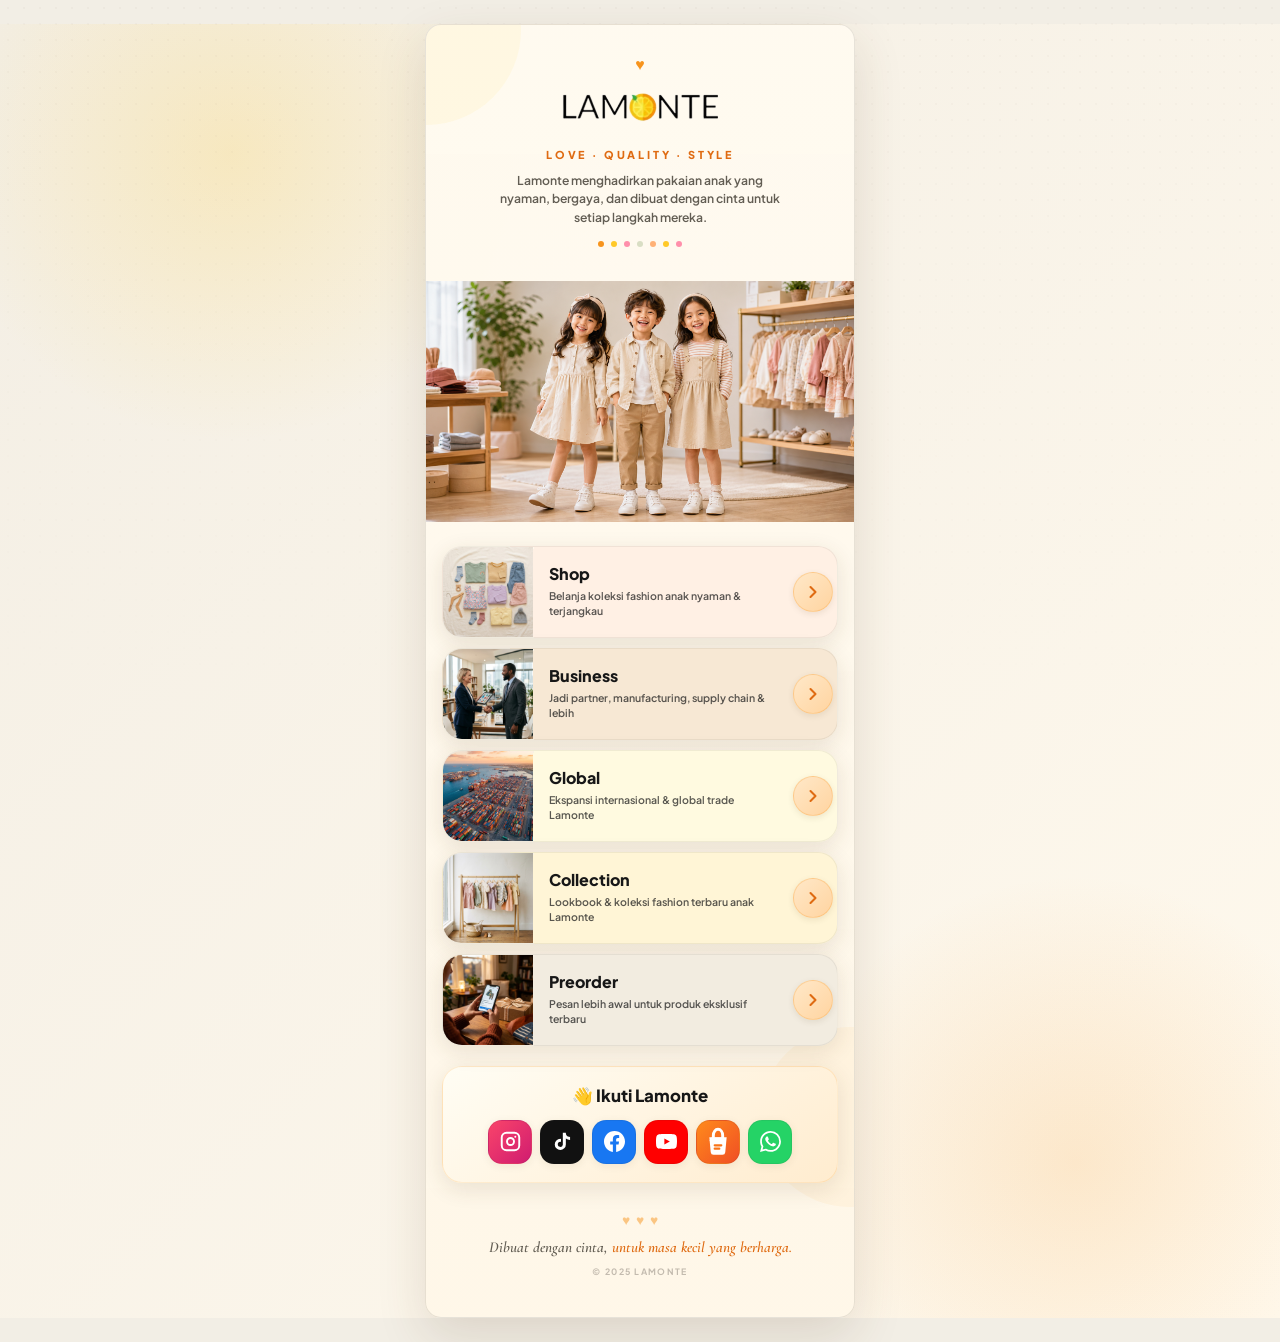
==== commit ac83af37: "Update halaman Lamonte" ====
--- a/index.html
+++ b/index.html
@@ -36,8 +36,8 @@
       <section class="hero" aria-labelledby="hero-title">
         <img
           class="hero-image"
-          src="assets/kid-fashion-hero.png"
-          alt="Ilustrasi anak dengan fashion Lamonte"
+          src="assets/hero-home-kids-group.png"
+          alt="Anak-anak memakai koleksi fashion Lamonte"
           onerror="this.src = 'assets/kids-hero.png'"
         />
       </section>
@@ -260,7 +260,9 @@
             </svg>
           </a>
           <a
-            href="https://wa.me/6281234567890"
+            href="https://web.whatsapp.com/send?phone=62811819921&text=Halo%20Customer%20Care%20Lamonte%2C%20saya%20mau%20bertanya"
+            data-wa-phone="62811819921"
+            data-wa-text="Halo Customer Care Lamonte, saya mau bertanya"
             class="soc soc-wa"
             id="soc-wa"
             target="_blank"
@@ -285,5 +287,18 @@
         <p class="footer-copy">© 2025 Lamonte</p>
       </footer>
     </main>
+    <script>
+      document.querySelectorAll("[data-wa-phone]").forEach((link) => {
+        link.addEventListener("click", (event) => {
+          const phone = link.dataset.waPhone;
+          const text = encodeURIComponent(link.dataset.waText || "");
+          event.preventDefault();
+          window.location.href = `whatsapp://send?phone=${phone}&text=${text}`;
+          setTimeout(() => {
+            window.location.href = `https://web.whatsapp.com/send?phone=${phone}&text=${text}`;
+          }, 700);
+        });
+      });
+    </script>
   </body>
 </html>
--- a/home.css
+++ b/home.css
@@ -159,10 +159,10 @@
   display: block;
   width: calc(100% + 44px);
   max-width: none;
-  height: 300px;
+  height: auto;
   margin: 16px -22px 0;
-  object-fit: cover;
-  object-position: 50% 20%;
+  object-fit: contain;
+  object-position: center;
   filter: saturate(0.97) contrast(0.98);
 }
 
@@ -400,7 +400,7 @@
 }
 @media (max-width: 380px) {
   .shell { width: min(100% - 8px, 430px); margin: 4px auto; border-radius: 12px; }
-  .hero-image { width: calc(100% + 24px); height: 252px; margin-inline: -12px; }
+  .hero-image { width: calc(100% + 24px); height: auto; margin-inline: -12px; }
   .hero-h1 { font-size: 1.35rem; }
   .nav-card-photo { width: 74px; min-height: 74px; }
   .nav-card-info { padding: 12px 12px; }
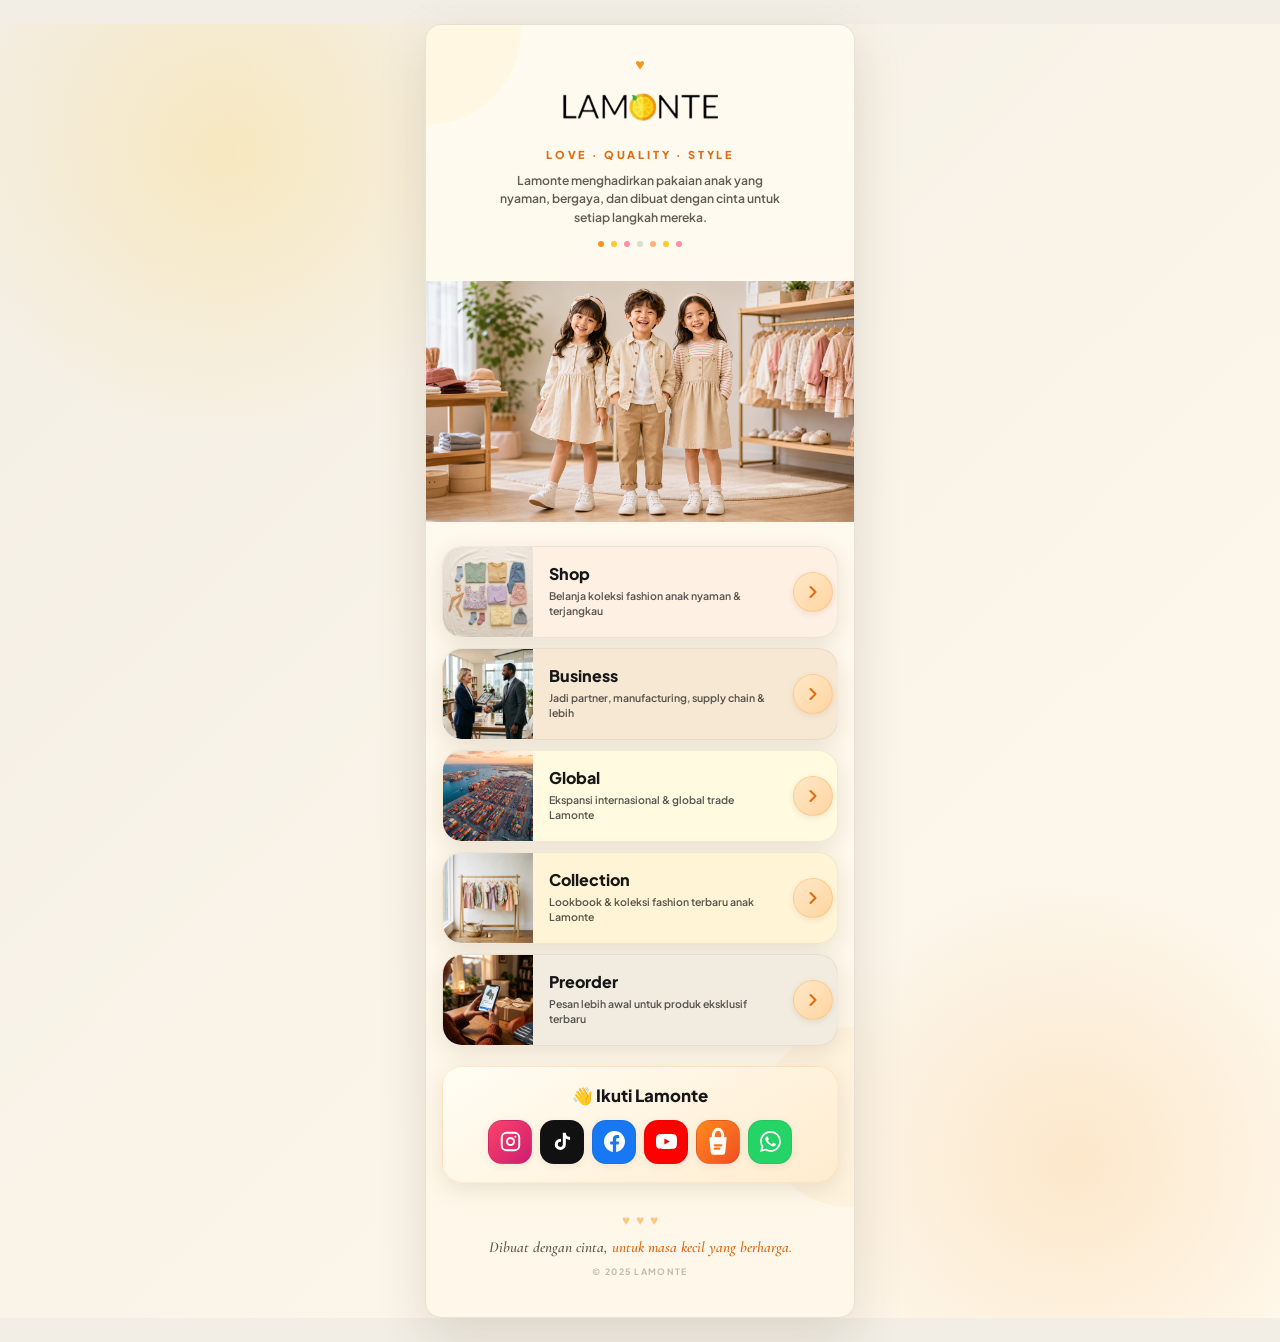
==== commit 44420e3b: "Update halaman home Lamonte" ====
--- a/index.html
+++ b/index.html
@@ -202,7 +202,7 @@
             </svg>
           </a>
           <a
-            href="https://tiktok.com/@lamonte.id"
+            href="https://www.tiktok.com/@lamonteid"
             class="soc soc-tt"
             id="soc-tt"
             target="_blank"
@@ -216,7 +216,7 @@
             </svg>
           </a>
           <a
-            href="https://facebook.com/lamonte.id"
+            href="https://www.facebook.com/lamonte.shop/"
             class="soc soc-fb"
             id="soc-fb"
             target="_blank"
@@ -230,7 +230,7 @@
             </svg>
           </a>
           <a
-            href="https://youtube.com/@lamonte.id"
+            href="https://www.youtube.com/@LamonteID"
             class="soc soc-yt"
             id="soc-yt"
             target="_blank"
@@ -251,16 +251,43 @@
             rel="noopener"
             aria-label="Marketplace"
           >
-            <svg class="marketplace-icon" viewBox="0 0 48 48" aria-hidden="true">
-              <path d="M11 17h26l-2.1 22.2A4.2 4.2 0 0 1 30.7 43H17.3a4.2 4.2 0 0 1-4.2-3.8L11 17Z" fill="currentColor" />
-              <path d="M17 17v-2.8C17 9.1 20.1 5 24 5s7 4.1 7 9.2V17" fill="none" stroke="currentColor" stroke-width="4.4" stroke-linecap="round" />
-              <path d="M14.2 17h19.6l-3.2 5.2H11L14.2 17Z" fill="currentColor" opacity=".78" />
-              <path d="M19 29h10" stroke="#f97316" stroke-width="3.2" stroke-linecap="round" />
-              <path d="M19 34h7" stroke="#f97316" stroke-width="3.2" stroke-linecap="round" />
-            </svg>
-          </a>
-          <a
-            href="https://web.whatsapp.com/send?phone=62811819921&text=Halo%20Customer%20Care%20Lamonte%2C%20saya%20mau%20bertanya"
+            <svg
+              class="marketplace-icon"
+              viewBox="0 0 48 48"
+              aria-hidden="true"
+            >
+              <path
+                d="M11 17h26l-2.1 22.2A4.2 4.2 0 0 1 30.7 43H17.3a4.2 4.2 0 0 1-4.2-3.8L11 17Z"
+                fill="currentColor"
+              />
+              <path
+                d="M17 17v-2.8C17 9.1 20.1 5 24 5s7 4.1 7 9.2V17"
+                fill="none"
+                stroke="currentColor"
+                stroke-width="4.4"
+                stroke-linecap="round"
+              />
+              <path
+                d="M14.2 17h19.6l-3.2 5.2H11L14.2 17Z"
+                fill="currentColor"
+                opacity=".78"
+              />
+              <path
+                d="M19 29h10"
+                stroke="#f97316"
+                stroke-width="3.2"
+                stroke-linecap="round"
+              />
+              <path
+                d="M19 34h7"
+                stroke="#f97316"
+                stroke-width="3.2"
+                stroke-linecap="round"
+              />
+            </svg>
+          </a>
+          <a
+            href="https://wa.me/62811819921?text=Halo%20Customer%20Care%20Lamonte%2C%20saya%20mau%20bertanya"
             data-wa-phone="62811819921"
             data-wa-text="Halo Customer Care Lamonte, saya mau bertanya"
             class="soc soc-wa"
@@ -293,10 +320,7 @@
           const phone = link.dataset.waPhone;
           const text = encodeURIComponent(link.dataset.waText || "");
           event.preventDefault();
-          window.location.href = `whatsapp://send?phone=${phone}&text=${text}`;
-          setTimeout(() => {
-            window.location.href = `https://web.whatsapp.com/send?phone=${phone}&text=${text}`;
-          }, 700);
+          window.location.href = `https://wa.me/${phone}?text=${text}`;
         });
       });
     </script>
--- a/home.css
+++ b/home.css
@@ -394,6 +394,43 @@
   color: rgba(122,114,105,.45);
 }
 
+/* ═══════════════ ENTRANCE ANIMATIONS ═══════════════ */
+@keyframes fade-up {
+  from { opacity: 0; transform: translateY(22px); }
+  to   { opacity: 1; transform: translateY(0);    }
+}
+@keyframes hero-rise {
+  from {
+    opacity: 0;
+    transform: translateY(40px) scale(0.96);
+    filter: saturate(0) contrast(0.9) blur(6px);
+  }
+  to {
+    opacity: 1;
+    transform: translateY(0) scale(1);
+    filter: saturate(0.97) contrast(0.98) blur(0px);
+  }
+}
+
+.hdr-heart { animation: fade-up .40s cubic-bezier(.22,1,.36,1) .05s both; }
+.logo-img  { animation: fade-up .45s cubic-bezier(.22,1,.36,1) .12s both; }
+.tagline   { animation: fade-up .40s cubic-bezier(.22,1,.36,1) .18s both; }
+.intro     { animation: fade-up .40s cubic-bezier(.22,1,.36,1) .23s both; }
+.pill      { animation: fade-up .40s cubic-bezier(.22,1,.36,1) .23s both; }
+.hero-h1   { animation: fade-up .45s cubic-bezier(.22,1,.36,1) .26s both; }
+.hero-p    { animation: fade-up .40s cubic-bezier(.22,1,.36,1) .30s both; }
+.dot-strip { animation: fade-up .35s cubic-bezier(.22,1,.36,1) .34s both; }
+
+.hero-image { animation: hero-rise .85s cubic-bezier(.22,1,.36,1) .38s both; }
+
+.nav-card:nth-child(1) { animation: fade-up .50s cubic-bezier(.22,1,.36,1) .62s both; }
+.nav-card:nth-child(2) { animation: fade-up .50s cubic-bezier(.22,1,.36,1) .72s both; }
+.nav-card:nth-child(3) { animation: fade-up .50s cubic-bezier(.22,1,.36,1) .82s both; }
+.nav-card:nth-child(4) { animation: fade-up .50s cubic-bezier(.22,1,.36,1) .92s both; }
+.nav-card:nth-child(5) { animation: fade-up .50s cubic-bezier(.22,1,.36,1) 1.02s both; }
+
+.social { animation: fade-up .50s cubic-bezier(.22,1,.36,1) 1.12s both; }
+
 /* ═══════════════ RESPONSIVE ═══════════════ */
 @media (min-width: 760px) {
   .shell { margin-block: 24px; }
